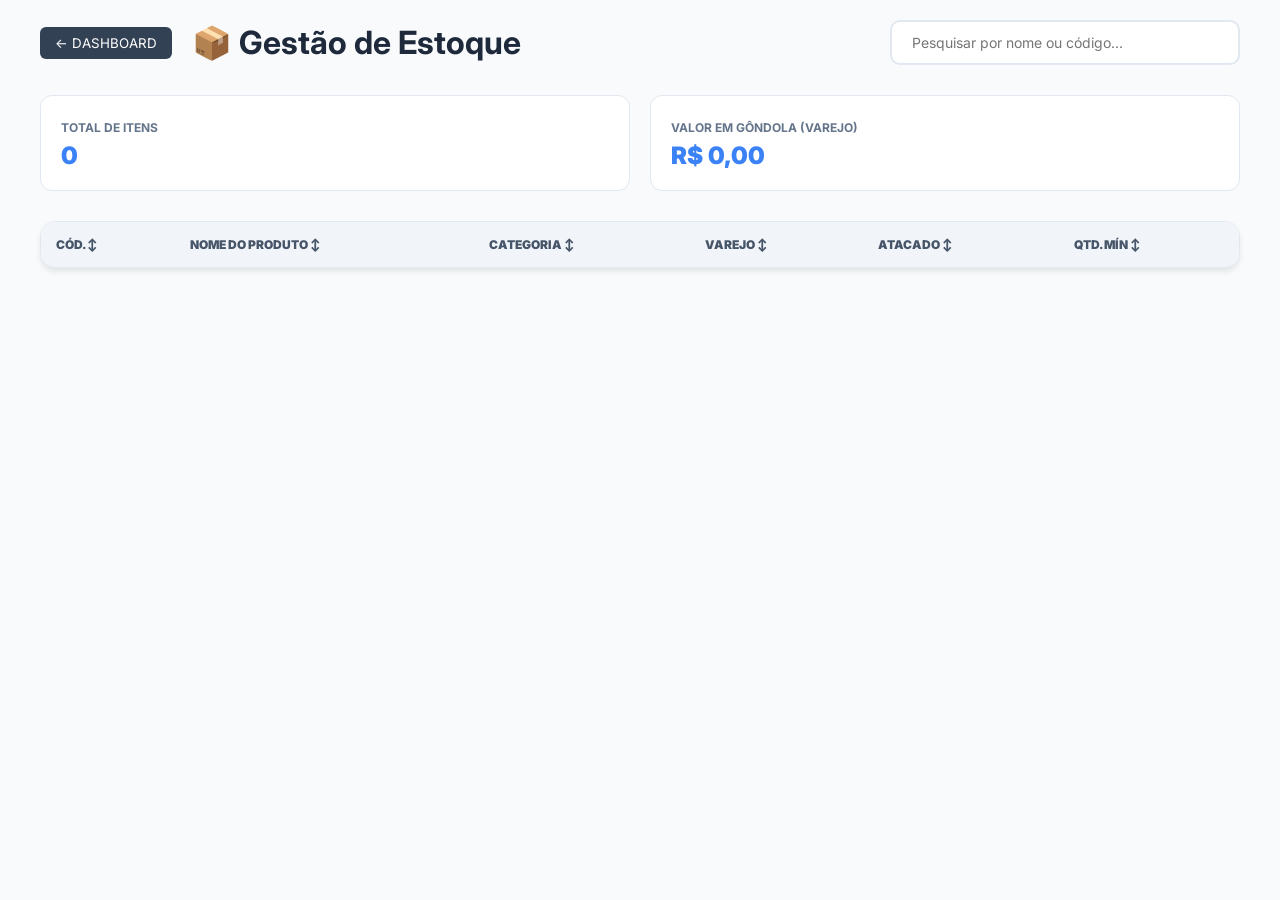
==== ESTOQUE/estoque.html @ 19131216 "Initial commit" ====
<!DOCTYPE html>
<html lang="pt-BR">
<head>
    <meta charset="UTF-8">
    <meta name="viewport" content="width=device-width, initial-scale=1.0">
    <title>ESTOQUE - ATACADOPRO</title>
    <link rel="stylesheet" href="estoque.css">
    <link href="https://fonts.googleapis.com/css2?family=Inter:wght@400;700;900&display=swap" rel="stylesheet">
</head>
<body>
    <div class="estoque-container">
        <header class="estoque-header">
            <div class="titulo">
                <a href="/HTML/index.html" style="text-decoration: none;">
                    <button class="btn-voltar" style="cursor: pointer;">← DASHBOARD</button>
                </a>
                <h1>📦 Gestão de Estoque</h1>
            </div>
            <div class="busca-bloco">
                <input type="text" id="buscaEstoque" placeholder="Pesquisar por nome ou código..." oninput="filtrarEstoque()">
            </div>
        </header>

        <div class="estoque-stats">
            <div class="stat-card">
                <span class="label">Total de Itens</span>
                <span id="totalItens" class="valor">0</span>
            </div>
            <div class="stat-card">
                <span class="label">Valor em Gôndola (Varejo)</span>
                <span id="valorEstoque" class="valor">R$ 0,00</span>
            </div>
        </div>

        <div class="tabela-container">
            <table class="tabela-estoque">
                <thead>
                    <tr>
                        <th onclick="ordenarPor('codigo')" style="cursor:pointer">CÓD. ↕</th>
                        <th onclick="ordenarPor('nome')" style="cursor:pointer">NOME DO PRODUTO ↕</th>
                        <th onclick="ordenarPor('categoria')" style="cursor:pointer">CATEGORIA ↕</th>
                        <th onclick="ordenarPor('precoVarejo')" style="cursor:pointer">VAREJO ↕</th>
                        <th onclick="ordenarPor('precoAtacado')" style="cursor:pointer">ATACADO ↕</th>
                        <th onclick="ordenarPor('qtdAtacado')" style="cursor:pointer">QTD. MÍN ↕</th>
                    </tr>
                </thead>
                <tbody id="corpoTabela">
                    </tbody>
            </table>
        </div>
    </div>

    <script src="/HTML/script.js"></script>

    <script src="/HTML/ESTOQUE/estoque.js"></script>


</body>
</html>
---- ESTOQUE/estoque.css ----
:root {
    --bg: #f8fafc;
    --card: #ffffff;
    --text: #1e293b;
    --accent: #3b82f6;
    --border: #e2e8f0;
}

* { margin: 0; padding: 0; box-sizing: border-box; font-family: 'Inter', sans-serif; }

body { background-color: var(--bg); color: var(--text); padding: 20px; }

.estoque-container { max-width: 1200px; margin: 0 auto; }

.estoque-header { display: flex; justify-content: space-between; align-items: center; margin-bottom: 30px; }
.titulo { display: flex; align-items: center; gap: 20px; }
.btn-voltar { background: #334155; color: white; border: none; padding: 8px 15px; border-radius: 6px; cursor: pointer; }

#buscaEstoque { padding: 12px 20px; width: 350px; border-radius: 10px; border: 2px solid var(--border); outline: none; font-size: 14px; }
#buscaEstoque:focus { border-color: var(--accent); }

/* Stats */
.estoque-stats { display: flex; gap: 20px; margin-bottom: 30px; }
.stat-card { background: white; padding: 20px; border-radius: 12px; border: 1px solid var(--border); flex: 1; }
.stat-card .label { font-size: 12px; color: #64748b; font-weight: bold; text-transform: uppercase; }
.stat-card .valor { display: block; font-size: 24px; font-weight: 900; color: var(--accent); margin-top: 5px; }

/* Tabela */
.tabela-container { background: white; border-radius: 15px; border: 1px solid var(--border); overflow: hidden; box-shadow: 0 4px 6px -1px rgba(0,0,0,0.1); }
.tabela-estoque { width: 100%; border-collapse: collapse; text-align: left; }
.tabela-estoque th { background: #f1f5f9; padding: 15px; font-size: 12px; font-weight: 900; color: #475569; text-transform: uppercase; }
.tabela-estoque td { padding: 15px; border-bottom: 1px solid var(--border); font-size: 14px; }
.tabela-estoque tr:hover { background: #f8fafc; }

.cat-badge { background: #dbeafe; color: #1e40af; padding: 4px 10px; border-radius: 20px; font-size: 11px; font-weight: bold; }
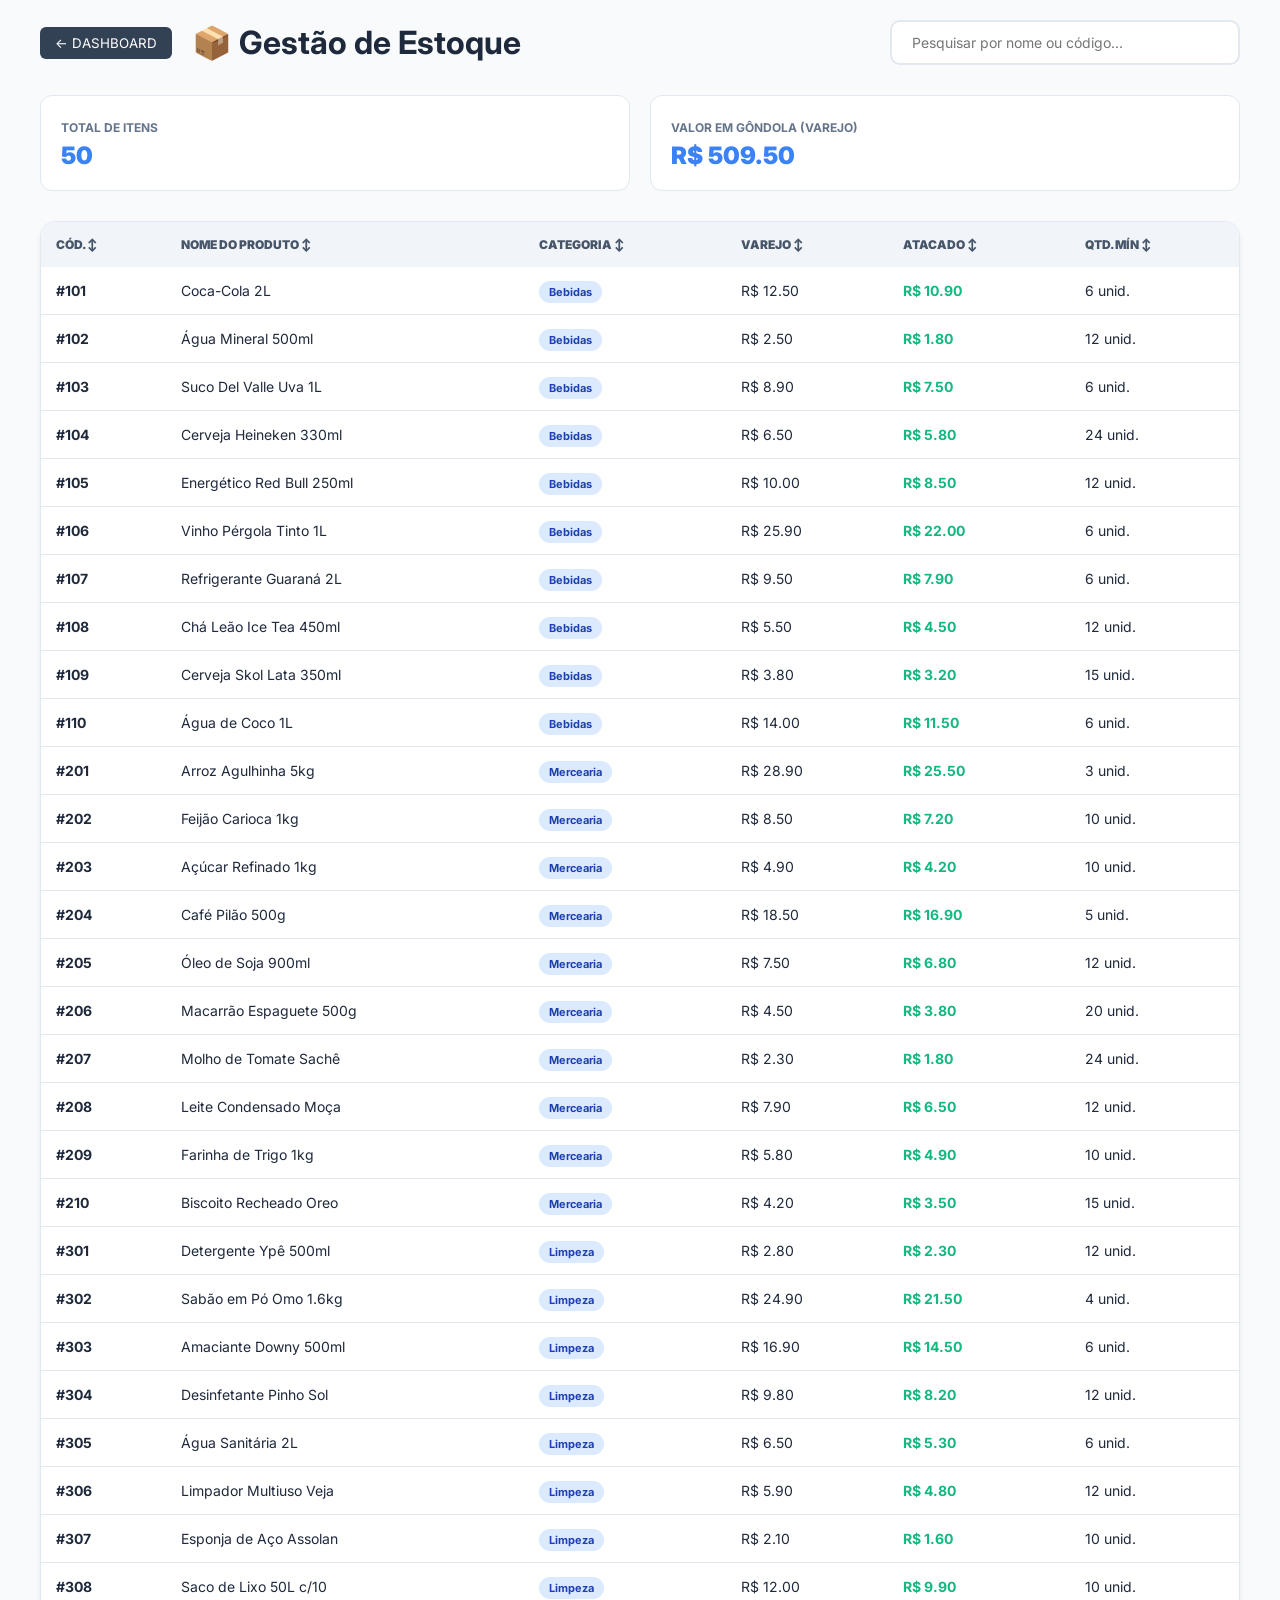
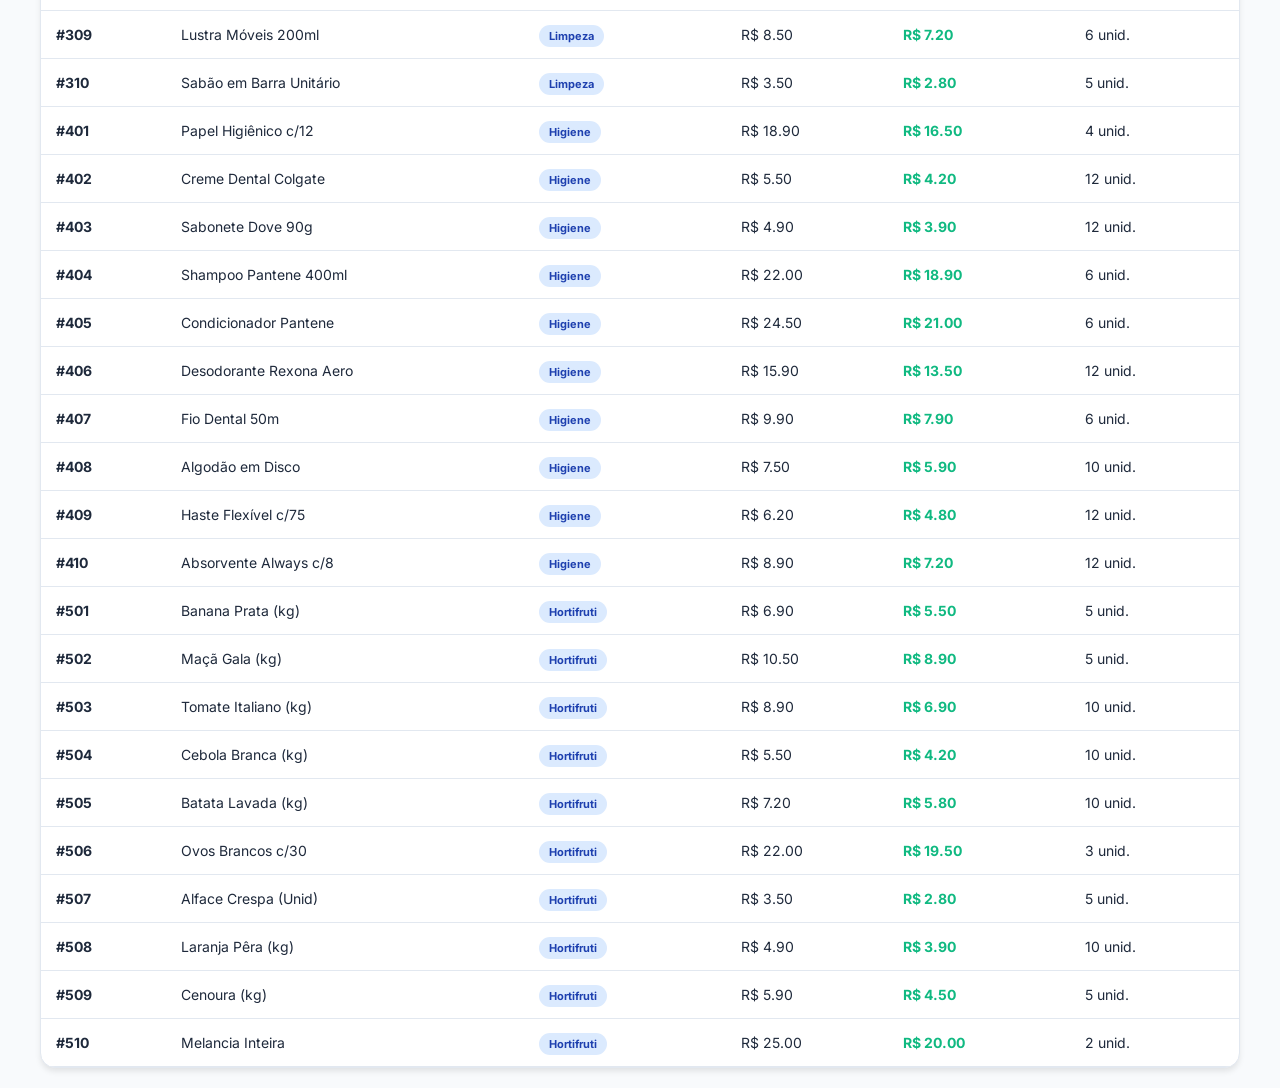
==== commit a08660a2: "att" ====
--- a/ESTOQUE/estoque.html
+++ b/ESTOQUE/estoque.html
@@ -11,7 +11,7 @@
     <div class="estoque-container">
         <header class="estoque-header">
             <div class="titulo">
-                <a href="/HTML/index.html" style="text-decoration: none;">
+                <a href="/index.html" style="text-decoration: none;">
                     <button class="btn-voltar" style="cursor: pointer;">← DASHBOARD</button>
                 </a>
                 <h1>📦 Gestão de Estoque</h1>
@@ -50,9 +50,9 @@
         </div>
     </div>
 
-    <script src="/HTML/script.js"></script>
+    <script src="/script.js"></script>
 
-    <script src="/HTML/ESTOQUE/estoque.js"></script>
+    <script src="/ESTOQUE/estoque.js"></script>
 
 
 </body>
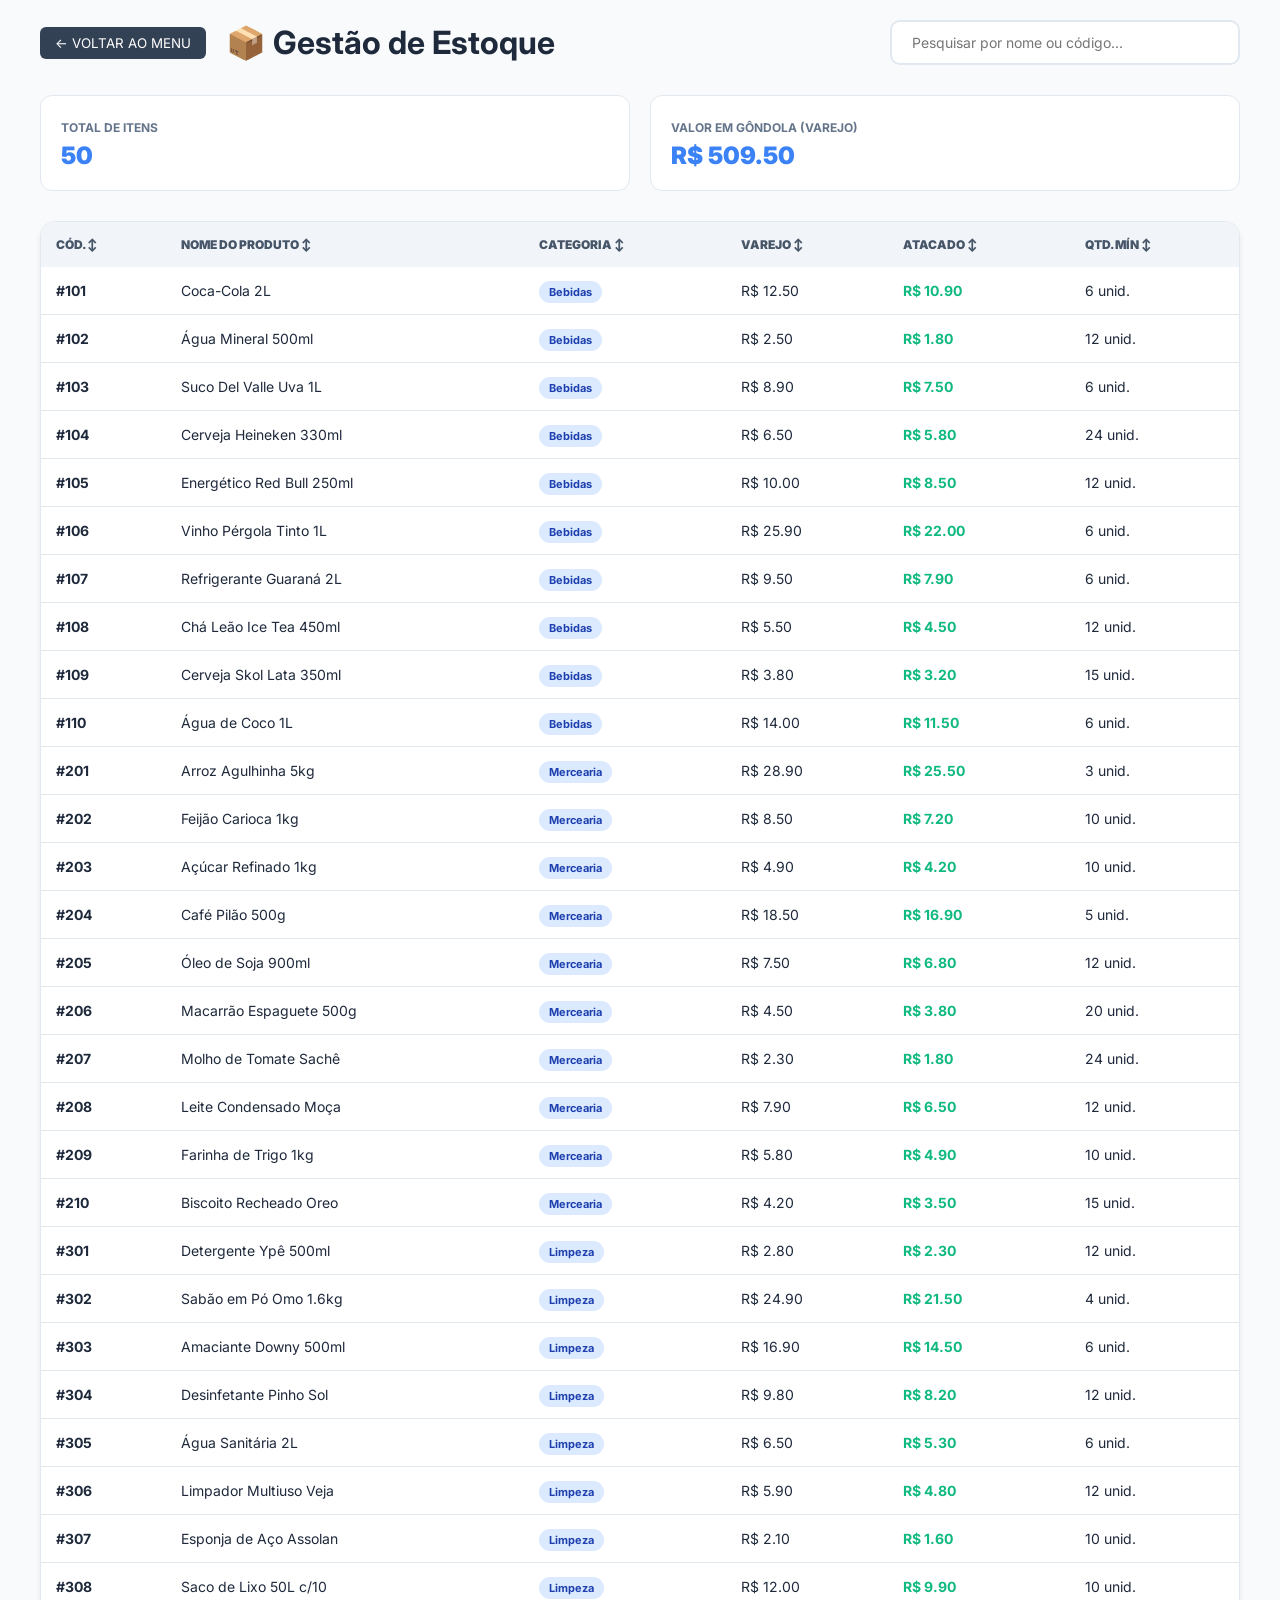
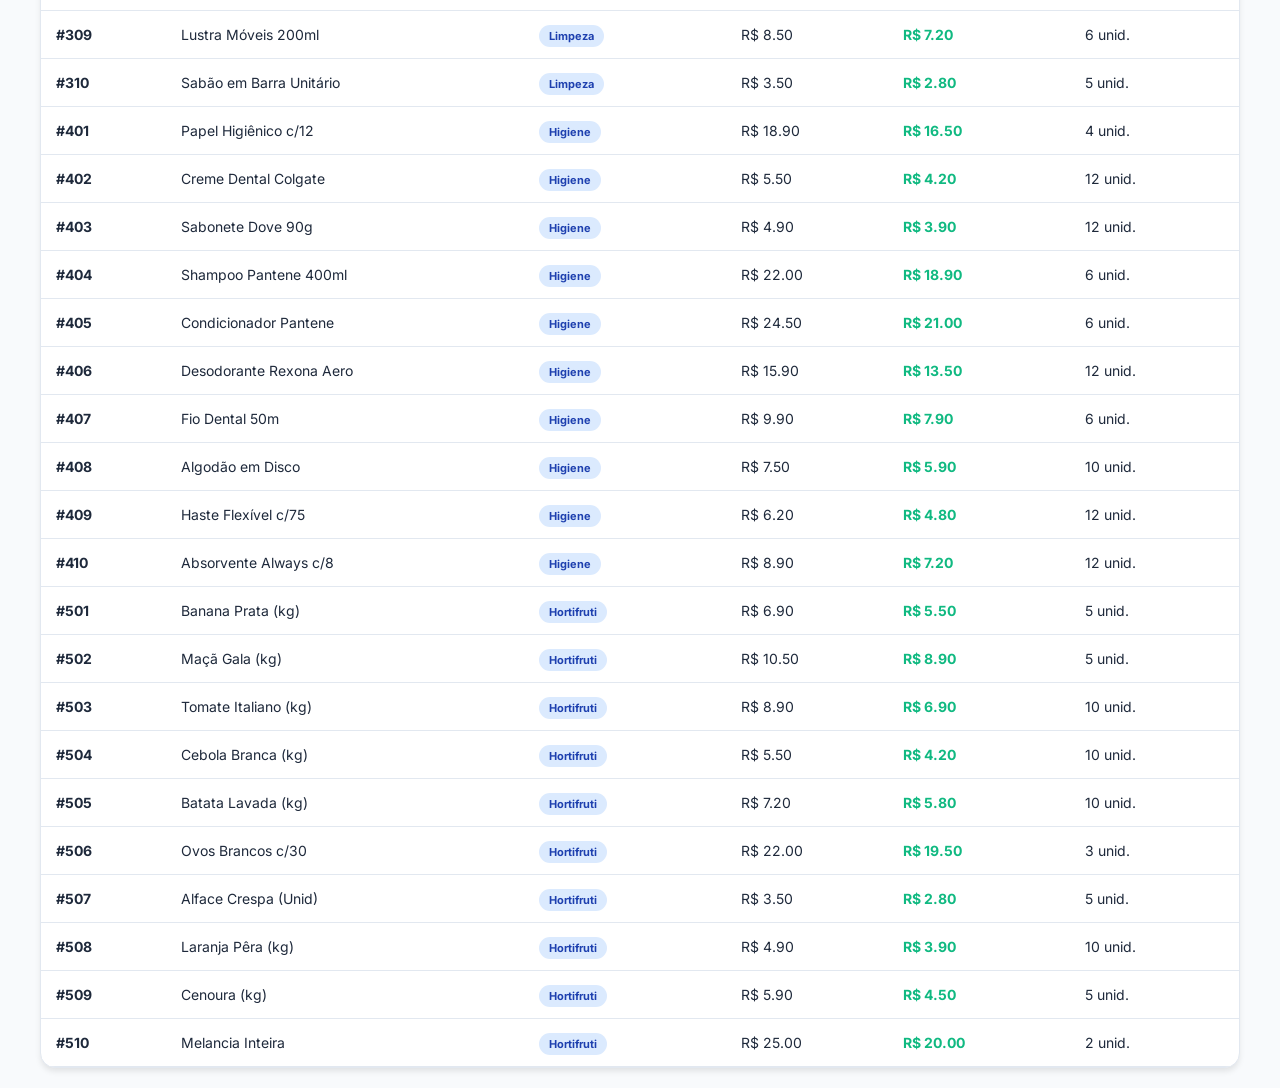
==== commit 51a81dc1: "att voltar ao menu" ====
--- a/ESTOQUE/estoque.html
+++ b/ESTOQUE/estoque.html
@@ -11,9 +11,7 @@
     <div class="estoque-container">
         <header class="estoque-header">
             <div class="titulo">
-                <a href="/index.html" style="text-decoration: none;">
-                    <button class="btn-voltar" style="cursor: pointer;">← DASHBOARD</button>
-                </a>
+                <button class="btn-voltar" onclick="location.href='../index.html'">← VOLTAR AO MENU</button>
                 <h1>📦 Gestão de Estoque</h1>
             </div>
             <div class="busca-bloco">
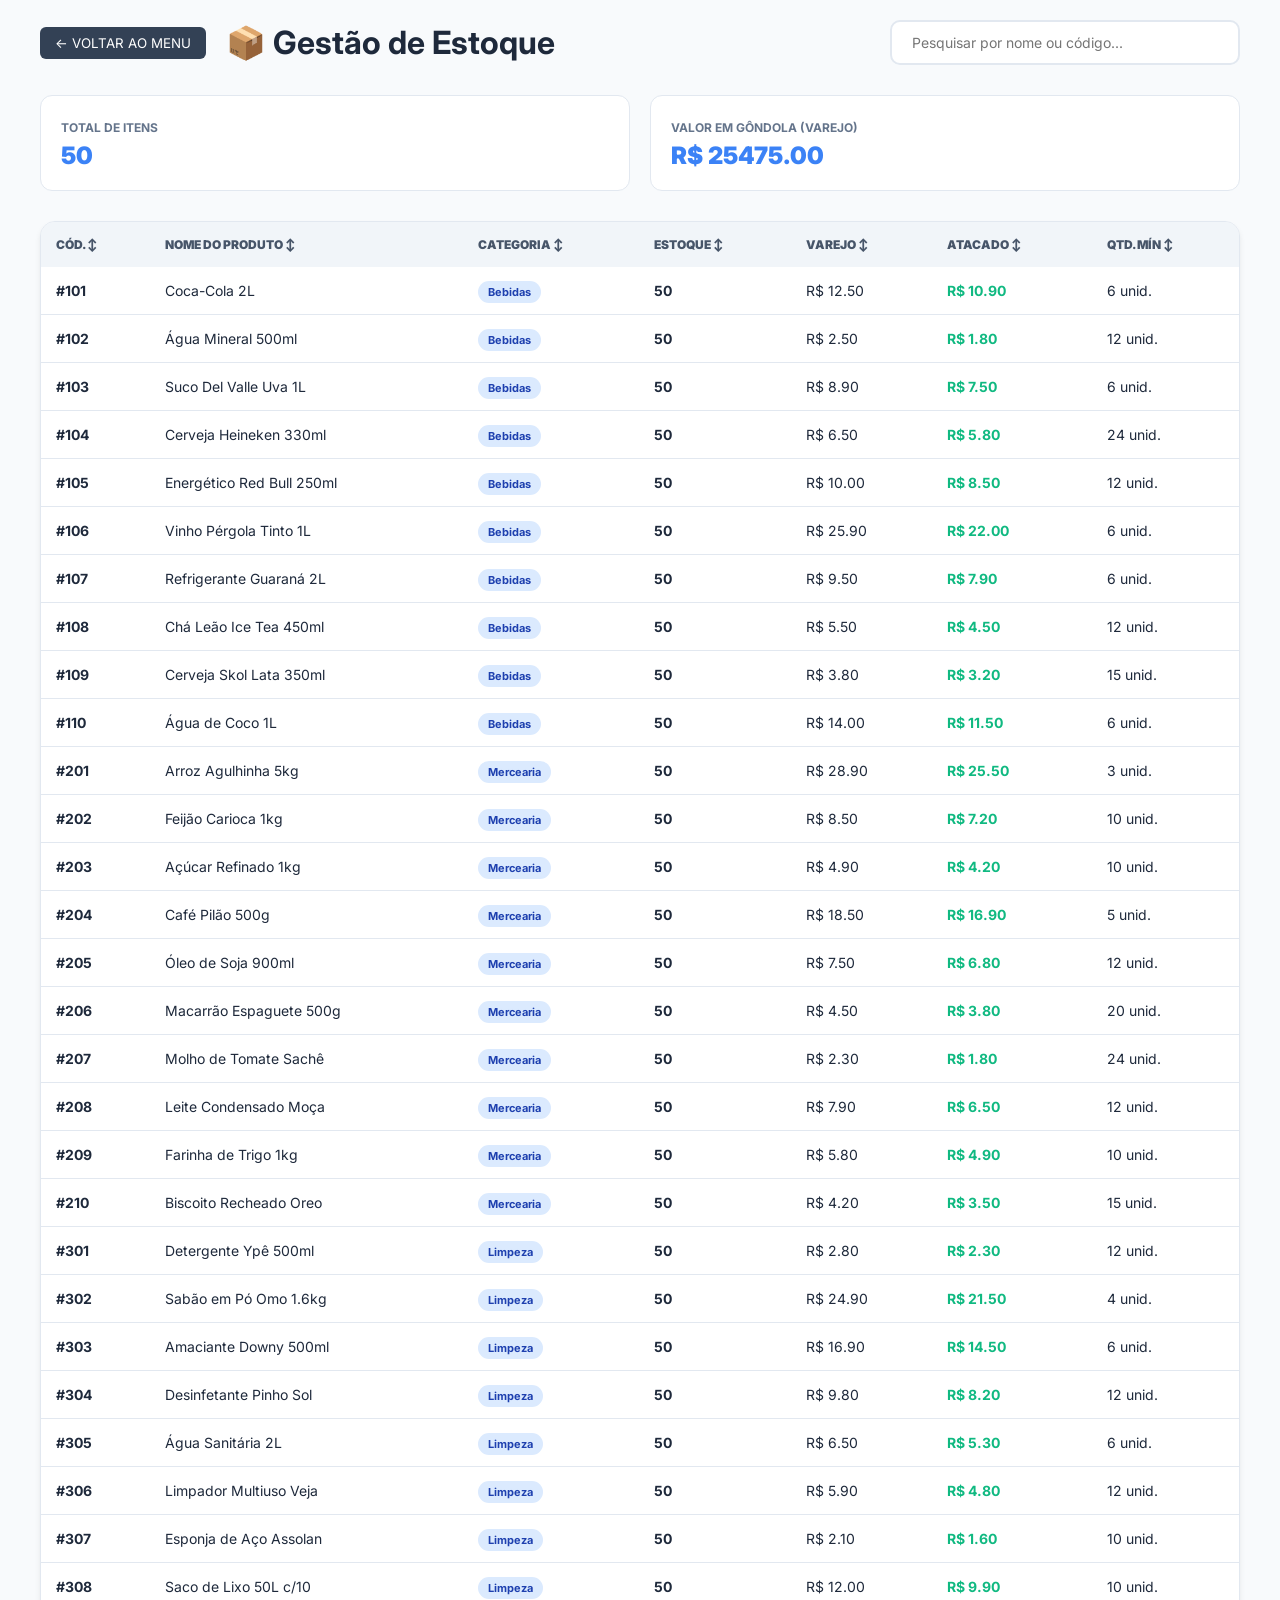
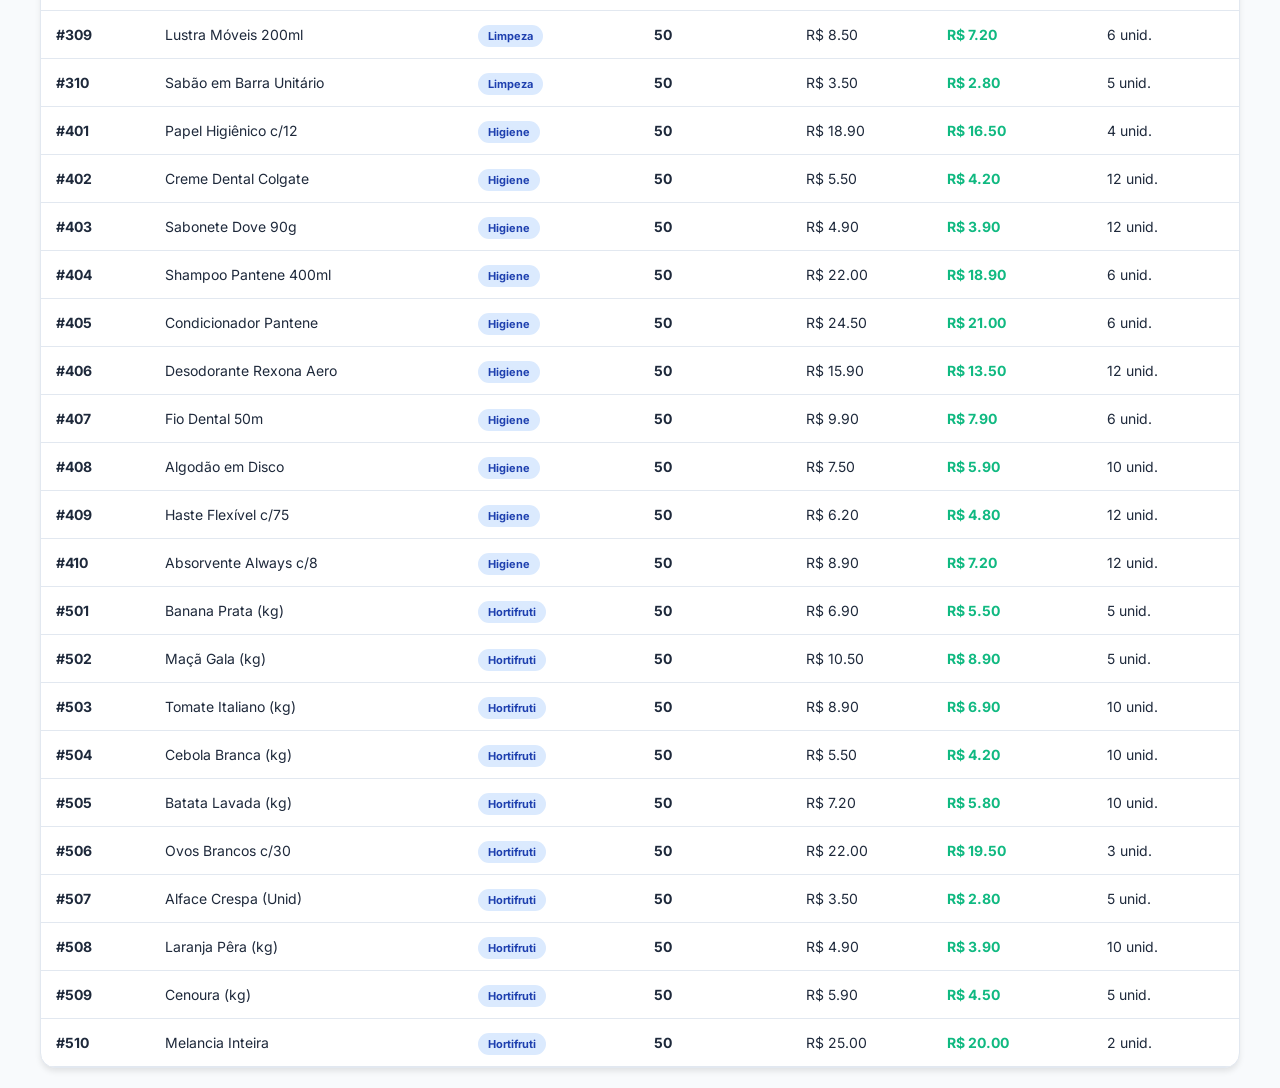
==== commit d10e6060: "att" ====
--- a/ESTOQUE/estoque.html
+++ b/ESTOQUE/estoque.html
@@ -8,50 +8,81 @@
     <link href="https://fonts.googleapis.com/css2?family=Inter:wght@400;700;900&display=swap" rel="stylesheet">
 </head>
 <body>
-    <div class="estoque-container">
-        <header class="estoque-header">
-            <div class="titulo">
-                <button class="btn-voltar" onclick="location.href='../index.html'">← VOLTAR AO MENU</button>
-                <h1>📦 Gestão de Estoque</h1>
-            </div>
-            <div class="busca-bloco">
-                <input type="text" id="buscaEstoque" placeholder="Pesquisar por nome ou código..." oninput="filtrarEstoque()">
-            </div>
-        </header>
 
-        <div class="estoque-stats">
-            <div class="stat-card">
-                <span class="label">Total de Itens</span>
-                <span id="totalItens" class="valor">0</span>
-            </div>
-            <div class="stat-card">
-                <span class="label">Valor em Gôndola (Varejo)</span>
-                <span id="valorEstoque" class="valor">R$ 0,00</span>
-            </div>
-        </div>
+<div class="estoque-container">
 
-        <div class="tabela-container">
-            <table class="tabela-estoque">
-                <thead>
-                    <tr>
-                        <th onclick="ordenarPor('codigo')" style="cursor:pointer">CÓD. ↕</th>
-                        <th onclick="ordenarPor('nome')" style="cursor:pointer">NOME DO PRODUTO ↕</th>
-                        <th onclick="ordenarPor('categoria')" style="cursor:pointer">CATEGORIA ↕</th>
-                        <th onclick="ordenarPor('precoVarejo')" style="cursor:pointer">VAREJO ↕</th>
-                        <th onclick="ordenarPor('precoAtacado')" style="cursor:pointer">ATACADO ↕</th>
-                        <th onclick="ordenarPor('qtdAtacado')" style="cursor:pointer">QTD. MÍN ↕</th>
-                    </tr>
-                </thead>
-                <tbody id="corpoTabela">
-                    </tbody>
-            </table>
-        </div>
-    </div>
+<header class="estoque-header">
 
-    <script src="/script.js"></script>
+<div class="titulo">
+<button class="btn-voltar" onclick="location.href='../index.html'">
+← VOLTAR AO MENU
+</button>
 
-    <script src="/ESTOQUE/estoque.js"></script>
+<h1>📦 Gestão de Estoque</h1>
+</div>
 
+<div class="busca-bloco">
+<input
+type="text"
+id="buscaEstoque"
+placeholder="Pesquisar por nome ou código..."
+oninput="filtrarEstoque()"
+>
+</div>
+
+</header>
+
+<div class="estoque-stats">
+
+<div class="stat-card">
+<span class="label">Total de Itens</span>
+<span id="totalItens" class="valor">0</span>
+</div>
+
+<div class="stat-card">
+<span class="label">Valor em Gôndola (Varejo)</span>
+<span id="valorEstoque" class="valor">R$ 0,00</span>
+</div>
+
+</div>
+
+<div class="tabela-container">
+
+<table class="tabela-estoque">
+
+<thead>
+
+<tr>
+
+<th onclick="ordenarPor('codigo')">CÓD. ↕</th>
+
+<th onclick="ordenarPor('nome')">NOME DO PRODUTO ↕</th>
+
+<th onclick="ordenarPor('categoria')">CATEGORIA ↕</th>
+
+<th onclick="ordenarPor('estoque')">ESTOQUE ↕</th>
+
+<th onclick="ordenarPor('precoVarejo')">VAREJO ↕</th>
+
+<th onclick="ordenarPor('precoAtacado')">ATACADO ↕</th>
+
+<th onclick="ordenarPor('qtdAtacado')">QTD. MÍN ↕</th>
+
+</tr>
+
+</thead>
+
+<tbody id="corpoTabela">
+</tbody>
+
+</table>
+
+</div>
+
+</div>
+
+<script src="../script.js"></script>
+<script src="estoque.js"></script>
 
 </body>
 </html>
--- a/ESTOQUE/estoque.css
+++ b/ESTOQUE/estoque.css
@@ -32,4 +32,62 @@
 .tabela-estoque td { padding: 15px; border-bottom: 1px solid var(--border); font-size: 14px; }
 .tabela-estoque tr:hover { background: #f8fafc; }
 
-.cat-badge { background: #dbeafe; color: #1e40af; padding: 4px 10px; border-radius: 20px; font-size: 11px; font-weight: bold; }+.cat-badge { background: #dbeafe; color: #1e40af; padding: 4px 10px; border-radius: 20px; font-size: 11px; font-weight: bold; }
+
+/* =========================================
+   📱 RESPONSIVIDADE - ESTOQUE (MOBILE)
+   ========================================= */
+@media (max-width: 768px) {
+    /* 1. Contentor Principal: dar margens seguras */
+    .estoque-container {
+        padding: 10px;
+    }
+
+    /* 2. Cabeçalho: botão de voltar, título e barra de pesquisa um por baixo do outro */
+    .estoque-header {
+        flex-direction: column;
+        align-items: stretch; /* Estica os elementos para ocuparem tudo */
+        gap: 15px;
+        text-align: center;
+    }
+
+    .titulo {
+        flex-direction: column;
+        gap: 10px;
+    }
+
+    .busca-bloco input {
+        width: 100%; /* A barra de pesquisa ocupa o ecrã todo */
+        box-sizing: border-box;
+        padding: 15px; /* Mais fácil de tocar com o dedo */
+    }
+
+    /* 3. Cards de Estatísticas (Total Itens, Valor) empilhados */
+    .estoque-stats {
+        flex-direction: column;
+        gap: 10px;
+    }
+
+    .stat-card {
+        width: 100%;
+        box-sizing: border-box;
+    }
+
+    /* 4. A MAGIA DA TABELA NO TELEMÓVEL */
+    .tabela-container {
+        width: 100%;
+        overflow-x: auto; /* Cria a barra de rolagem horizontal */
+        -webkit-overflow-scrolling: touch; /* Torna o deslize suave em iPhones/iPads */
+        border: 1px solid #ddd;
+        border-radius: 8px;
+        margin-top: 15px;
+    }
+
+    .tabela-estoque {
+        min-width: 650px; /* Garante que a tabela tem tamanho suficiente. Se o ecrã for menor, ativa o scroll lateral! */
+    }
+    
+    .tabela-estoque th, .tabela-estoque td {
+        padding: 12px; /* Melhora o espaço de leitura */
+    }
+}
